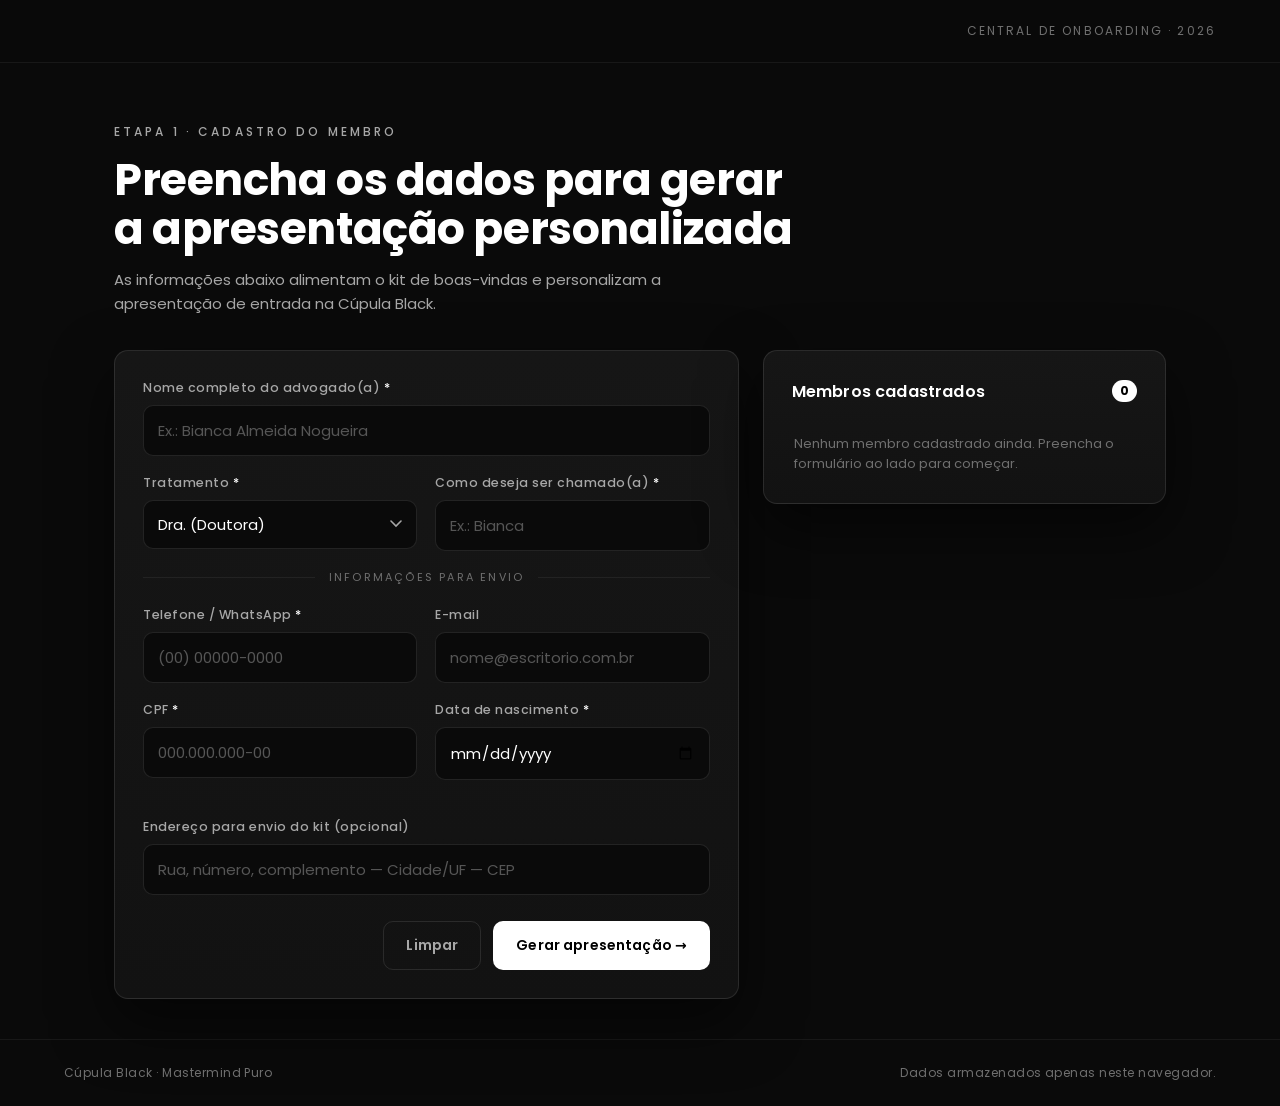
==== index.html @ 7a72dc7a "Ferramenta de onboarding personalizado da Cúpula Black Adiciona ferramenta web (sem build) para onbo" ====
<!DOCTYPE html>
<html lang="pt-BR">
<head>
  <meta charset="UTF-8" />
  <meta name="viewport" content="width=device-width, initial-scale=1.0" />
  <title>Cúpula Black · Onboarding</title>
  <meta name="description" content="Ferramenta de onboarding personalizado do Mastermind Cúpula Black." />
  <link rel="preconnect" href="https://fonts.googleapis.com" />
  <link rel="preconnect" href="https://fonts.gstatic.com" crossorigin />
  <link href="https://fonts.googleapis.com/css2?family=Poppins:wght@300;400;500;600;700;800&display=swap" rel="stylesheet" />
  <link rel="stylesheet" href="styles.css" />
</head>
<body>
  <!-- ======================= TELA 1: CENTRAL ======================= -->
  <main id="view-central" class="view is-active">
    <header class="topbar">
      <div class="topbar__logo" data-logo></div>
      <div class="topbar__meta">Central de Onboarding · 2026</div>
    </header>

    <section class="central">
      <div class="central__intro">
        <p class="eyebrow">Etapa 1 · Cadastro do Membro</p>
        <h1 class="central__title">Preencha os dados para gerar<br />a apresentação personalizada</h1>
        <p class="central__sub">
          As informações abaixo alimentam o kit de boas-vindas e personalizam a
          apresentação de entrada na Cúpula Black.
        </p>
      </div>

      <div class="central__grid">
        <!-- FORMULÁRIO -->
        <form id="form-membro" class="card form" autocomplete="off" novocomplete>
          <div class="form__row">
            <label class="field field--full">
              <span class="field__label">Nome completo do advogado(a) <i>*</i></span>
              <input type="text" id="nome" name="nome" placeholder="Ex.: Bianca Almeida Nogueira" required />
            </label>
          </div>

          <div class="form__row">
            <label class="field">
              <span class="field__label">Tratamento <i>*</i></span>
              <select id="tratamento" name="tratamento" required>
                <option value="Dra.">Dra. (Doutora)</option>
                <option value="Dr.">Dr. (Doutor)</option>
                <option value="">Sem tratamento</option>
              </select>
            </label>
            <label class="field">
              <span class="field__label">Como deseja ser chamado(a) <i>*</i></span>
              <input type="text" id="apelido" name="apelido" placeholder="Ex.: Bianca" required />
            </label>
          </div>

          <div class="form__divider"><span>Informações para envio</span></div>

          <div class="form__row">
            <label class="field">
              <span class="field__label">Telefone / WhatsApp <i>*</i></span>
              <input type="tel" id="telefone" name="telefone" inputmode="numeric" placeholder="(00) 00000-0000" required />
            </label>
            <label class="field">
              <span class="field__label">E-mail</span>
              <input type="email" id="email" name="email" placeholder="nome@escritorio.com.br" />
            </label>
          </div>

          <div class="form__row">
            <label class="field">
              <span class="field__label">CPF <i>*</i></span>
              <input type="text" id="cpf" name="cpf" inputmode="numeric" placeholder="000.000.000-00" required />
              <span class="field__hint" data-hint="cpf"></span>
            </label>
            <label class="field">
              <span class="field__label">Data de nascimento <i>*</i></span>
              <input type="date" id="nascimento" name="nascimento" required />
            </label>
          </div>

          <div class="form__row">
            <label class="field field--full">
              <span class="field__label">Endereço para envio do kit (opcional)</span>
              <input type="text" id="endereco" name="endereco" placeholder="Rua, número, complemento — Cidade/UF — CEP" />
            </label>
          </div>

          <div class="form__actions">
            <button type="reset" class="btn btn--ghost">Limpar</button>
            <button type="submit" class="btn btn--primary">Gerar apresentação →</button>
          </div>
        </form>

        <!-- MEMBROS SALVOS -->
        <aside class="card members">
          <div class="members__head">
            <h2 class="members__title">Membros cadastrados</h2>
            <span class="members__count" id="members-count">0</span>
          </div>
          <ul class="members__list" id="members-list"></ul>
          <p class="members__empty" id="members-empty">
            Nenhum membro cadastrado ainda. Preencha o formulário ao lado para começar.
          </p>
        </aside>
      </div>
    </section>

    <footer class="footpad">
      <span>Cúpula Black · Mastermind Puro</span>
      <span>Dados armazenados apenas neste navegador.</span>
    </footer>
  </main>

  <!-- ======================= TELA 2: APRESENTAÇÃO ======================= -->
  <div id="view-deck" class="view view--deck">
    <div class="deck" id="deck"></div>

    <!-- Controles -->
    <div class="deck__ui">
      <button class="deck__exit" id="deck-exit" title="Voltar à central (Esc)">✕ Sair</button>
      <div class="deck__center">
        <button class="deck__nav" id="deck-prev" title="Anterior (←)">‹</button>
        <div class="deck__dots" id="deck-dots"></div>
        <button class="deck__nav" id="deck-next" title="Próximo (→)">›</button>
      </div>
      <div class="deck__right">
        <button class="deck__icon" id="deck-full" title="Tela cheia (F)">⛶</button>
      </div>
    </div>
    <div class="deck__progress"><span id="deck-progress-bar"></span></div>
  </div>

  <script src="app.js"></script>
</body>
</html>
---- styles.css ----
/* =========================================================
   Cúpula Black · Onboarding
   Identidade: preto absoluto, tipografia geométrica, minimal
   ========================================================= */

:root {
  --black: #0a0a0a;
  --black-soft: #121212;
  --panel: #161616;
  --panel-2: #1c1c1c;
  --line: rgba(255, 255, 255, 0.10);
  --line-soft: rgba(255, 255, 255, 0.06);
  --white: #ffffff;
  --gray: #a7a7a7;
  --gray-dim: #6f6f6f;
  --danger: #ff6b6b;
  --ok: #7ee0a1;
  --radius: 14px;
  --ease: cubic-bezier(0.22, 1, 0.36, 1);
  --shadow: 0 24px 60px rgba(0, 0, 0, 0.55);
  font-synthesis: none;
}

* { box-sizing: border-box; }

html, body {
  margin: 0;
  padding: 0;
  min-height: 100%;
  background: var(--black);
  color: var(--white);
  font-family: "Poppins", "Segoe UI", system-ui, -apple-system, sans-serif;
  -webkit-font-smoothing: antialiased;
  text-rendering: optimizeLegibility;
}

/* ---------- Views ---------- */
.view { display: none; }
.view.is-active { display: block; }
.view--deck { position: fixed; inset: 0; z-index: 50; background: #000; }
.view--deck.is-active { display: block; }

/* ---------- Logo Cúpula Black ---------- */
.logo {
  display: inline-flex;
  align-items: stretch;
  font-weight: 800;
  letter-spacing: 0.02em;
  line-height: 1;
  user-select: none;
}
.logo__cupula {
  background: var(--white);
  color: #000;
  padding: 0.30em 0.42em 0.26em;
  font-weight: 800;
  letter-spacing: 0.01em;
}
.logo__slash {
  color: var(--white);
  display: inline-flex;
  align-items: center;
  padding: 0 0.12em;
  font-weight: 700;
  transform: translateY(-0.02em);
}
.logo__black {
  border: 1.5px solid var(--white);
  color: var(--white);
  padding: 0.30em 0.5em 0.26em;
  letter-spacing: 0.34em;
  font-weight: 600;
  display: inline-flex;
  align-items: center;
}
.logo__black .gt { font-weight: 700; letter-spacing: 0; margin: 0 0.02em; }
.logo--sm { font-size: 15px; }
.logo--lg { font-size: clamp(30px, 6.4vw, 74px); }

/* ---------- Topbar ---------- */
.topbar {
  display: flex;
  align-items: center;
  justify-content: space-between;
  padding: 22px clamp(20px, 5vw, 64px);
  border-bottom: 1px solid var(--line-soft);
  position: sticky;
  top: 0;
  background: rgba(10, 10, 10, 0.82);
  backdrop-filter: blur(10px);
  z-index: 5;
}
.topbar__meta { color: var(--gray-dim); font-size: 12px; letter-spacing: 0.18em; text-transform: uppercase; }

/* ---------- Central layout ---------- */
.central { padding: clamp(28px, 5vw, 60px) clamp(20px, 5vw, 64px) 40px; max-width: 1180px; margin: 0 auto; }
.central__intro { max-width: 720px; margin-bottom: 34px; }
.eyebrow {
  color: var(--gray);
  font-size: 12px;
  letter-spacing: 0.26em;
  text-transform: uppercase;
  margin: 0 0 14px;
  font-weight: 500;
}
.central__title {
  font-size: clamp(26px, 4.4vw, 44px);
  font-weight: 700;
  line-height: 1.12;
  margin: 0 0 14px;
  letter-spacing: -0.01em;
}
.central__sub { color: var(--gray); font-size: 15px; line-height: 1.6; margin: 0; max-width: 560px; }

.central__grid {
  display: grid;
  grid-template-columns: 1.55fr 1fr;
  gap: 24px;
  align-items: start;
}
@media (max-width: 900px) { .central__grid { grid-template-columns: 1fr; } }

/* ---------- Card ---------- */
.card {
  background: linear-gradient(180deg, var(--panel), var(--black-soft));
  border: 1px solid var(--line);
  border-radius: var(--radius);
  padding: 28px;
  box-shadow: var(--shadow);
}

/* ---------- Form ---------- */
.form__row { display: grid; grid-template-columns: 1fr 1fr; gap: 18px; margin-bottom: 18px; }
@media (max-width: 560px) { .form__row { grid-template-columns: 1fr; } }
.field { display: flex; flex-direction: column; gap: 8px; }
.field--full { grid-column: 1 / -1; }
.field__label { font-size: 12.5px; color: var(--gray); letter-spacing: 0.04em; font-weight: 500; }
.field__label i { color: var(--white); font-style: normal; }
.field input, .field select {
  background: var(--black);
  border: 1px solid var(--line);
  color: var(--white);
  border-radius: 10px;
  padding: 13px 14px;
  font-size: 15px;
  font-family: inherit;
  transition: border-color .2s var(--ease), box-shadow .2s var(--ease);
  width: 100%;
}
.field input::placeholder { color: #565656; }
.field input:focus, .field select:focus {
  outline: none;
  border-color: rgba(255, 255, 255, 0.55);
  box-shadow: 0 0 0 3px rgba(255, 255, 255, 0.06);
}
.field select { appearance: none; cursor: pointer;
  background-image: url("data:image/svg+xml,%3Csvg xmlns='http://www.w3.org/2000/svg' width='12' height='8' viewBox='0 0 12 8'%3E%3Cpath d='M1 1l5 5 5-5' stroke='%23a7a7a7' stroke-width='1.6' fill='none' stroke-linecap='round'/%3E%3C/svg%3E");
  background-repeat: no-repeat; background-position: right 14px center; padding-right: 38px; }
.field input.is-invalid { border-color: var(--danger); }
.field__hint { font-size: 11.5px; min-height: 14px; color: var(--gray-dim); }
.field__hint.is-error { color: var(--danger); }
.field__hint.is-ok { color: var(--ok); }

.form__divider {
  display: flex; align-items: center; gap: 14px;
  margin: 6px 0 20px; color: var(--gray-dim);
  font-size: 11px; letter-spacing: 0.2em; text-transform: uppercase;
}
.form__divider::before, .form__divider::after { content: ""; height: 1px; background: var(--line-soft); flex: 1; }

.form__actions { display: flex; justify-content: flex-end; gap: 12px; margin-top: 26px; }

/* ---------- Buttons ---------- */
.btn {
  font-family: inherit; font-size: 14px; font-weight: 600;
  border-radius: 10px; padding: 13px 22px; cursor: pointer;
  border: 1px solid transparent; transition: transform .15s var(--ease), background .2s, opacity .2s;
  letter-spacing: 0.01em;
}
.btn:active { transform: translateY(1px); }
.btn--primary { background: var(--white); color: #000; }
.btn--primary:hover { background: #e9e9e9; }
.btn--ghost { background: transparent; color: var(--gray); border-color: var(--line); }
.btn--ghost:hover { color: var(--white); border-color: rgba(255,255,255,0.4); }

/* ---------- Members ---------- */
.members__head { display: flex; align-items: center; justify-content: space-between; margin-bottom: 18px; }
.members__title { font-size: 16px; font-weight: 600; margin: 0; letter-spacing: 0.01em; }
.members__count {
  background: var(--white); color: #000; font-size: 12px; font-weight: 700;
  min-width: 24px; height: 22px; padding: 0 8px; border-radius: 20px;
  display: inline-flex; align-items: center; justify-content: center;
}
.members__list { list-style: none; margin: 0; padding: 0; display: flex; flex-direction: column; gap: 10px; max-height: 460px; overflow-y: auto; }
.member {
  border: 1px solid var(--line); border-radius: 12px; padding: 14px;
  background: var(--panel-2); display: flex; align-items: center; justify-content: space-between; gap: 10px;
  transition: border-color .2s;
}
.member:hover { border-color: rgba(255,255,255,0.32); }
.member__info { min-width: 0; }
.member__name { font-size: 14.5px; font-weight: 600; white-space: nowrap; overflow: hidden; text-overflow: ellipsis; }
.member__meta { font-size: 12px; color: var(--gray-dim); margin-top: 3px; }
.member__actions { display: flex; gap: 6px; flex-shrink: 0; }
.iconbtn {
  border: 1px solid var(--line); background: transparent; color: var(--gray);
  width: 34px; height: 34px; border-radius: 8px; cursor: pointer; font-size: 15px;
  display: inline-flex; align-items: center; justify-content: center; transition: all .18s;
}
.iconbtn:hover { color: var(--white); border-color: rgba(255,255,255,0.4); }
.iconbtn--play:hover { background: var(--white); color: #000; }
.members__empty { color: var(--gray-dim); font-size: 13px; line-height: 1.6; margin: 12px 2px 0; }

.footpad {
  display: flex; justify-content: space-between; flex-wrap: wrap; gap: 8px;
  padding: 24px clamp(20px, 5vw, 64px); border-top: 1px solid var(--line-soft);
  color: var(--gray-dim); font-size: 12px; letter-spacing: 0.04em;
}

/* =========================================================
   DECK / Apresentação
   ========================================================= */
.deck { position: absolute; inset: 0; overflow: hidden; }

.slide {
  position: absolute; inset: 0;
  display: flex; flex-direction: column; justify-content: center;
  padding: clamp(40px, 9vw, 130px);
  opacity: 0; visibility: hidden;
  transform: scale(1.03);
  transition: opacity .7s var(--ease), transform .9s var(--ease), visibility .7s;
  background: var(--black);
}
.slide.is-active { opacity: 1; visibility: visible; transform: scale(1); }
.slide__bg {
  position: absolute; inset: 0; z-index: 0;
  background-size: cover; background-position: center;
  filter: grayscale(1) contrast(1.05) brightness(0.5);
}
.slide__scrim {
  position: absolute; inset: 0; z-index: 1;
  background:
    radial-gradient(120% 120% at 20% 20%, rgba(0,0,0,0.25), transparent 60%),
    linear-gradient(180deg, rgba(0,0,0,0.55), rgba(0,0,0,0.72));
}
.slide__num {
  position: absolute; z-index: 2;
  bottom: clamp(30px, 6vw, 70px); right: clamp(40px, 9vw, 130px);
  font-size: clamp(60px, 16vw, 190px); font-weight: 800;
  color: rgba(255,255,255,0.05); line-height: 0.8; letter-spacing: -0.03em;
}
.slide__inner { position: relative; z-index: 3; max-width: 1000px; }

.slide__eyebrow {
  color: var(--gray); font-size: clamp(11px, 1.4vw, 15px);
  letter-spacing: 0.32em; text-transform: uppercase; font-weight: 500;
  margin: 0 0 clamp(14px, 2.4vw, 26px);
  display: inline-flex; align-items: center; gap: 14px;
}
.slide__eyebrow::before { content: ""; width: 34px; height: 1px; background: var(--gray); display: inline-block; }

.slide__title {
  font-size: clamp(38px, 8.2vw, 108px);
  font-weight: 800; line-height: 1.02; letter-spacing: -0.02em; margin: 0;
}
.slide__title .thin { font-weight: 300; }
.slide__sub {
  margin: clamp(16px, 2.6vw, 30px) 0 0;
  font-size: clamp(16px, 2.4vw, 30px); font-weight: 300; color: var(--gray);
  max-width: 720px; line-height: 1.4;
}
.slide__tag {
  display: inline-block; margin-top: clamp(18px, 3vw, 34px);
  background: var(--white); color: #000; font-weight: 600;
  font-size: clamp(13px, 1.7vw, 18px); padding: 10px 18px; border-radius: 4px;
  letter-spacing: 0.01em;
}

/* Slide de capa / boas-vindas / encerramento */
.slide--cover { align-items: center; text-align: center; }
.slide--cover .slide__inner { display: flex; flex-direction: column; align-items: center; }
.slide--cover .slide__eyebrow::before { display: none; }
.slide--cover .slide__eyebrow { letter-spacing: 0.4em; }
.slide__welcome-name {
  margin-top: clamp(20px, 3.4vw, 40px);
  font-size: clamp(22px, 3.6vw, 44px); font-weight: 300; color: var(--white);
}
.slide__welcome-name strong { font-weight: 700; }
.slide__cover-logo { margin: clamp(10px, 2vw, 22px) 0; }
.slide__signature { margin-top: clamp(24px, 4vw, 46px); color: var(--gray-dim); font-size: 13px; letter-spacing: 0.22em; text-transform: uppercase; }

/* ---------- Deck UI ---------- */
.deck__ui {
  position: absolute; z-index: 20; left: 0; right: 0; bottom: 0;
  display: flex; align-items: center; justify-content: space-between;
  padding: 20px clamp(20px, 5vw, 48px);
  background: linear-gradient(0deg, rgba(0,0,0,0.6), transparent);
}
.deck__center { display: flex; align-items: center; gap: 18px; }
.deck__right { min-width: 90px; display: flex; justify-content: flex-end; }
.deck__exit {
  background: transparent; border: 1px solid var(--line); color: var(--gray);
  padding: 9px 16px; border-radius: 8px; cursor: pointer; font-family: inherit;
  font-size: 13px; font-weight: 500; transition: all .18s; min-width: 90px; text-align: left;
}
.deck__exit:hover { color: var(--white); border-color: rgba(255,255,255,0.4); }
.deck__nav {
  background: transparent; border: 1px solid var(--line); color: var(--white);
  width: 46px; height: 46px; border-radius: 50%; cursor: pointer;
  font-size: 24px; line-height: 1; transition: all .18s; display: flex; align-items: center; justify-content: center;
}
.deck__nav:hover { background: var(--white); color: #000; }
.deck__dots { display: flex; gap: 9px; }
.dot {
  width: 8px; height: 8px; border-radius: 50%; background: rgba(255,255,255,0.22);
  cursor: pointer; transition: all .25s var(--ease); border: none; padding: 0;
}
.dot.is-active { background: var(--white); transform: scale(1.35); }
.deck__icon {
  background: transparent; border: 1px solid var(--line); color: var(--gray);
  width: 40px; height: 40px; border-radius: 8px; cursor: pointer; font-size: 16px; transition: all .18s;
}
.deck__icon:hover { color: var(--white); border-color: rgba(255,255,255,0.4); }

.deck__progress { position: absolute; top: 0; left: 0; right: 0; height: 3px; background: rgba(255,255,255,0.08); z-index: 20; }
.deck__progress span { display: block; height: 100%; width: 0; background: var(--white); transition: width .5s var(--ease); }

@media (max-width: 600px) {
  .deck__exit { min-width: 0; padding: 9px 12px; font-size: 0; }
  .deck__exit::before { content: "✕"; font-size: 15px; }
  .deck__center { gap: 10px; }
  .deck__nav { width: 40px; height: 40px; }
}

/* ---------- Print ---------- */
@media print {
  body { background: #fff; }
  .topbar, .footpad, .form__actions, .deck__ui, .deck__progress { display: none !important; }
}
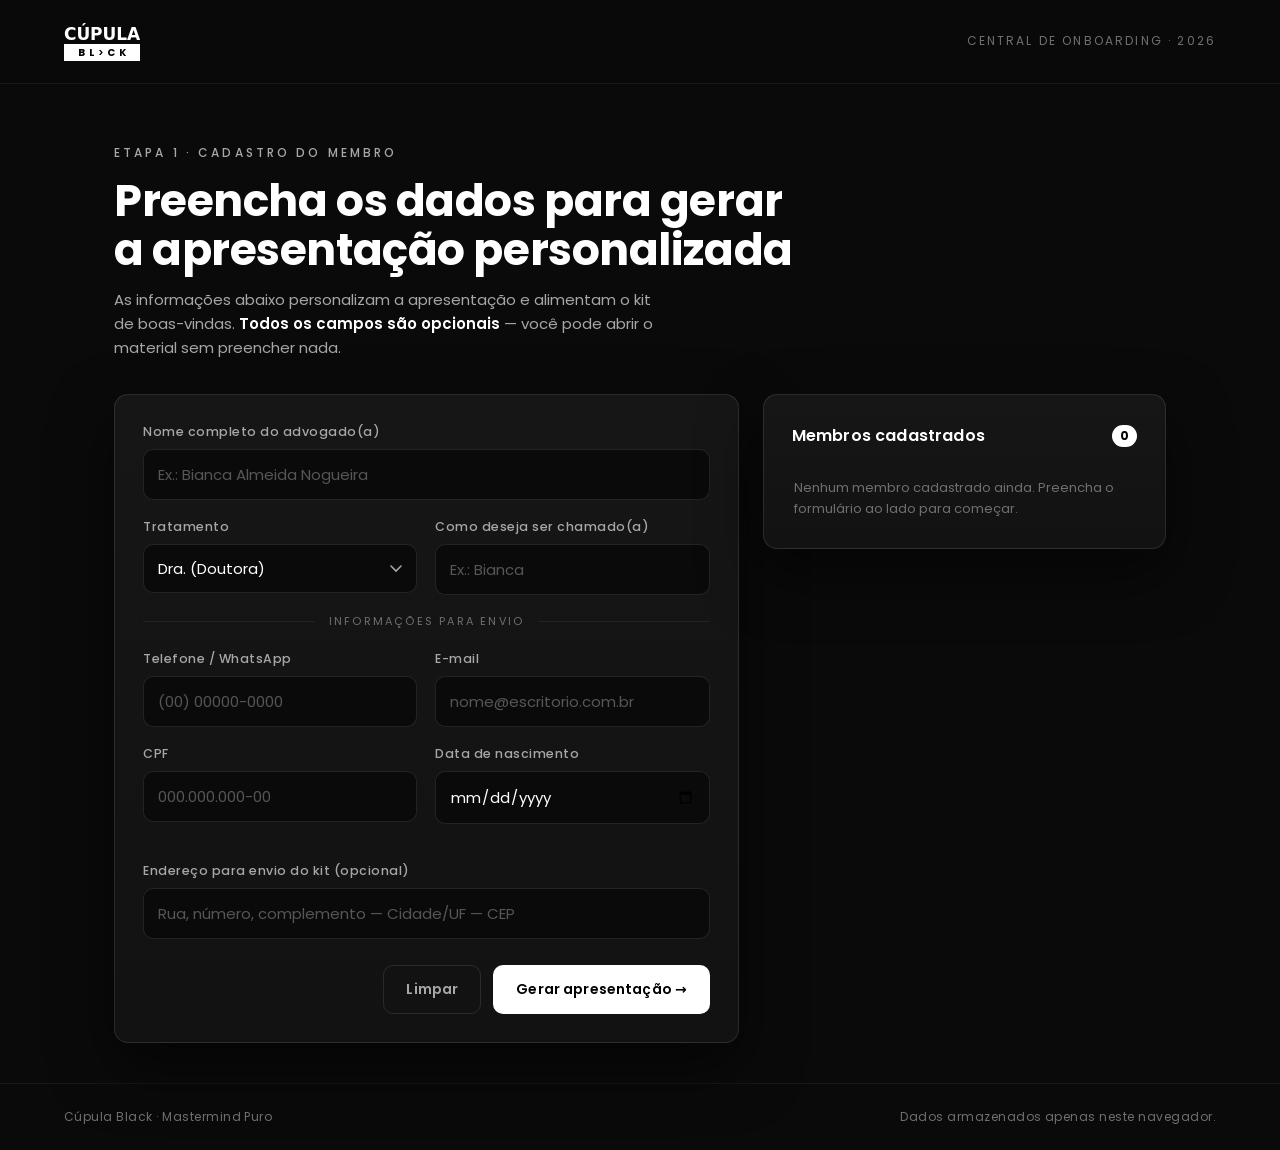
==== commit 27fa2c33: "Adota logo oficial empilhado e torna todos os campos opcionais - Logo refeito conforme identidade of" ====
--- a/index.html
+++ b/index.html
@@ -23,8 +23,9 @@
         <p class="eyebrow">Etapa 1 · Cadastro do Membro</p>
         <h1 class="central__title">Preencha os dados para gerar<br />a apresentação personalizada</h1>
         <p class="central__sub">
-          As informações abaixo alimentam o kit de boas-vindas e personalizam a
-          apresentação de entrada na Cúpula Black.
+          As informações abaixo personalizam a apresentação e alimentam o kit de
+          boas-vindas. <strong>Todos os campos são opcionais</strong> — você pode
+          abrir o material sem preencher nada.
         </p>
       </div>
 
@@ -33,23 +34,23 @@
         <form id="form-membro" class="card form" autocomplete="off" novocomplete>
           <div class="form__row">
             <label class="field field--full">
-              <span class="field__label">Nome completo do advogado(a) <i>*</i></span>
-              <input type="text" id="nome" name="nome" placeholder="Ex.: Bianca Almeida Nogueira" required />
+              <span class="field__label">Nome completo do advogado(a)</span>
+              <input type="text" id="nome" name="nome" placeholder="Ex.: Bianca Almeida Nogueira" />
             </label>
           </div>
 
           <div class="form__row">
             <label class="field">
-              <span class="field__label">Tratamento <i>*</i></span>
-              <select id="tratamento" name="tratamento" required>
+              <span class="field__label">Tratamento</span>
+              <select id="tratamento" name="tratamento">
                 <option value="Dra.">Dra. (Doutora)</option>
                 <option value="Dr.">Dr. (Doutor)</option>
                 <option value="">Sem tratamento</option>
               </select>
             </label>
             <label class="field">
-              <span class="field__label">Como deseja ser chamado(a) <i>*</i></span>
-              <input type="text" id="apelido" name="apelido" placeholder="Ex.: Bianca" required />
+              <span class="field__label">Como deseja ser chamado(a)</span>
+              <input type="text" id="apelido" name="apelido" placeholder="Ex.: Bianca" />
             </label>
           </div>
 
@@ -57,8 +58,8 @@
 
           <div class="form__row">
             <label class="field">
-              <span class="field__label">Telefone / WhatsApp <i>*</i></span>
-              <input type="tel" id="telefone" name="telefone" inputmode="numeric" placeholder="(00) 00000-0000" required />
+              <span class="field__label">Telefone / WhatsApp</span>
+              <input type="tel" id="telefone" name="telefone" inputmode="numeric" placeholder="(00) 00000-0000" />
             </label>
             <label class="field">
               <span class="field__label">E-mail</span>
@@ -68,13 +69,13 @@
 
           <div class="form__row">
             <label class="field">
-              <span class="field__label">CPF <i>*</i></span>
-              <input type="text" id="cpf" name="cpf" inputmode="numeric" placeholder="000.000.000-00" required />
+              <span class="field__label">CPF</span>
+              <input type="text" id="cpf" name="cpf" inputmode="numeric" placeholder="000.000.000-00" />
               <span class="field__hint" data-hint="cpf"></span>
             </label>
             <label class="field">
-              <span class="field__label">Data de nascimento <i>*</i></span>
-              <input type="date" id="nascimento" name="nascimento" required />
+              <span class="field__label">Data de nascimento</span>
+              <input type="date" id="nascimento" name="nascimento" />
             </label>
           </div>
 
--- a/styles.css
+++ b/styles.css
@@ -40,42 +40,41 @@
 .view--deck { position: fixed; inset: 0; z-index: 50; background: #000; }
 .view--deck.is-active { display: block; }
 
-/* ---------- Logo Cúpula Black ---------- */
+/* ---------- Logo Cúpula Black (empilhado, oficial) ---------- */
 .logo {
   display: inline-flex;
+  flex-direction: column;
   align-items: stretch;
-  font-weight: 800;
-  letter-spacing: 0.02em;
   line-height: 1;
   user-select: none;
 }
 .logo__cupula {
+  color: var(--white);
+  font-weight: 800;
+  letter-spacing: -0.005em;
+  text-align: center;
+  white-space: nowrap;
+}
+.logo__black {
   background: var(--white);
+  margin-top: 0.08em;
+  display: flex;
+  align-items: center;
+  justify-content: center;
+  padding: 0.22em 0.16em 0.17em;
+}
+.logo__blacktext {
   color: #000;
-  padding: 0.30em 0.42em 0.26em;
-  font-weight: 800;
-  letter-spacing: 0.01em;
-}
-.logo__slash {
-  color: var(--white);
-  display: inline-flex;
-  align-items: center;
-  padding: 0 0.12em;
   font-weight: 700;
-  transform: translateY(-0.02em);
-}
-.logo__black {
-  border: 1.5px solid var(--white);
-  color: var(--white);
-  padding: 0.30em 0.5em 0.26em;
-  letter-spacing: 0.34em;
-  font-weight: 600;
-  display: inline-flex;
-  align-items: center;
-}
-.logo__black .gt { font-weight: 700; letter-spacing: 0; margin: 0 0.02em; }
-.logo--sm { font-size: 15px; }
-.logo--lg { font-size: clamp(30px, 6.4vw, 74px); }
+  font-size: 0.585em;
+  letter-spacing: 0.4em;
+  padding-left: 0.4em; /* compensa o tracking à direita p/ centralizar */
+  white-space: nowrap;
+}
+.logo__blacktext .gt { font-weight: 600; }
+.logo--sm { font-size: 17px; }
+.logo--md { font-size: clamp(30px, 5.2vw, 60px); }
+.logo--lg { font-size: clamp(46px, 10vw, 120px); }
 
 /* ---------- Topbar ---------- */
 .topbar {
@@ -111,6 +110,7 @@
   letter-spacing: -0.01em;
 }
 .central__sub { color: var(--gray); font-size: 15px; line-height: 1.6; margin: 0; max-width: 560px; }
+.central__sub strong { color: var(--white); font-weight: 600; }
 
 .central__grid {
   display: grid;
@@ -276,18 +276,61 @@
   letter-spacing: 0.01em;
 }
 
-/* Slide de capa / boas-vindas / encerramento */
+/* Slide de capa / boas-vindas / encerramento — foco no nome do membro */
 .slide--cover { align-items: center; text-align: center; }
-.slide--cover .slide__inner { display: flex; flex-direction: column; align-items: center; }
-.slide--cover .slide__eyebrow::before { display: none; }
-.slide--cover .slide__eyebrow { letter-spacing: 0.4em; }
-.slide__welcome-name {
-  margin-top: clamp(20px, 3.4vw, 40px);
-  font-size: clamp(22px, 3.6vw, 44px); font-weight: 300; color: var(--white);
-}
-.slide__welcome-name strong { font-weight: 700; }
-.slide__cover-logo { margin: clamp(10px, 2vw, 22px) 0; }
-.slide__signature { margin-top: clamp(24px, 4vw, 46px); color: var(--gray-dim); font-size: 13px; letter-spacing: 0.22em; text-transform: uppercase; }
+.slide__inner--welcome {
+  display: flex; flex-direction: column; align-items: center;
+  width: 100%; max-width: 1100px;
+}
+.welcome__logo { margin-bottom: clamp(22px, 4vw, 46px); }
+.welcome__logo--btm { margin: clamp(26px, 4vw, 44px) 0 0; }
+.welcome__eyebrow {
+  color: var(--gray); font-weight: 500;
+  font-size: clamp(12px, 1.5vw, 17px);
+  letter-spacing: 0.34em; text-transform: uppercase;
+  margin: 0 0 clamp(10px, 1.8vw, 20px);
+}
+.welcome__name {
+  margin: 0; line-height: 0.9; letter-spacing: -0.03em;
+  display: flex; flex-direction: column; align-items: center; gap: 0.04em;
+}
+.welcome__pre {
+  font-weight: 300; color: var(--gray);
+  font-size: clamp(20px, 3vw, 36px); letter-spacing: 0.06em;
+}
+.welcome__first {
+  font-weight: 800; color: var(--white);
+  font-size: clamp(54px, 13vw, 176px);
+  text-wrap: balance;
+}
+.welcome__rule {
+  width: clamp(56px, 9vw, 116px); height: 2px; background: var(--white);
+  margin: clamp(22px, 3.2vw, 40px) 0 clamp(18px, 2.6vw, 28px);
+  transform-origin: center;
+}
+.welcome__lead {
+  color: var(--gray); font-weight: 300; margin: 0;
+  font-size: clamp(15px, 2vw, 25px); max-width: 620px; line-height: 1.45;
+}
+.welcome__lead strong { color: var(--white); font-weight: 600; }
+.slide__signature {
+  margin-top: clamp(22px, 3.4vw, 40px); color: var(--gray-dim);
+  font-size: clamp(11px, 1.3vw, 13px); letter-spacing: 0.24em; text-transform: uppercase;
+}
+
+/* entrada animada (respeita prefers-reduced-motion) */
+@keyframes wRise { from { opacity: 0; transform: translateY(24px); } to { opacity: 1; transform: none; } }
+@keyframes wGrow { from { opacity: 0; transform: scaleX(0); } to { opacity: 1; transform: scaleX(1); } }
+.slide--cover.is-active .welcome__logo { animation: wRise .7s var(--ease) both; }
+.slide--cover.is-active .welcome__eyebrow { animation: wRise .7s .08s var(--ease) both; }
+.slide--cover.is-active .welcome__name { animation: wRise .85s .16s var(--ease) both; }
+.slide--cover.is-active .welcome__rule { animation: wGrow .7s .32s var(--ease) both; }
+.slide--cover.is-active .welcome__lead { animation: wRise .7s .42s var(--ease) both; }
+.slide--cover.is-active .slide__signature { animation: wRise .7s .5s var(--ease) both; }
+@media (prefers-reduced-motion: reduce) {
+  .slide--cover.is-active [class^="welcome__"],
+  .slide--cover.is-active .slide__signature { animation: none !important; }
+}
 
 /* ---------- Deck UI ---------- */
 .deck__ui {
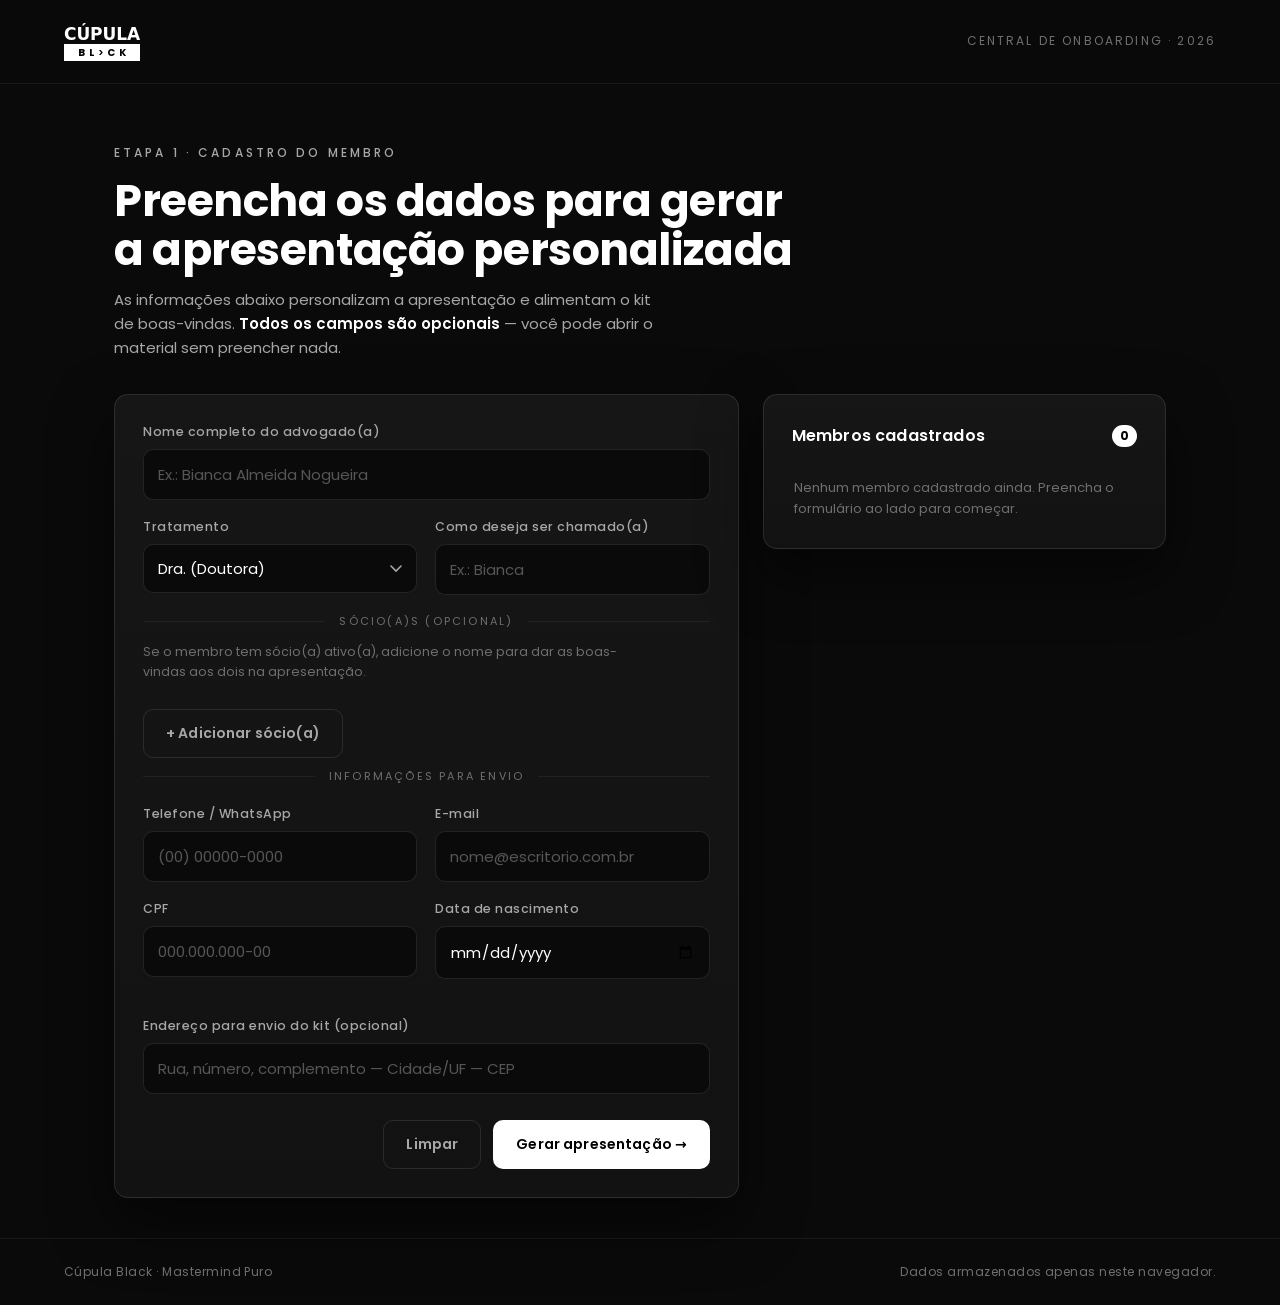
==== commit c977a073: "Adiciona sócio(a)s ao onboarding - Nova secao 'Socio(a)s' no formulario, com adicionar/remover dinam" ====
--- a/index.html
+++ b/index.html
@@ -53,6 +53,16 @@
               <input type="text" id="apelido" name="apelido" placeholder="Ex.: Bianca" />
             </label>
           </div>
+
+          <div class="form__divider"><span>Sócio(a)s (opcional)</span></div>
+          <p class="form__note">
+            Se o membro tem sócio(a) ativo(a), adicione o nome para dar as
+            boas-vindas aos dois na apresentação.
+          </p>
+          <div id="socios-list" class="socios"></div>
+          <button type="button" class="btn btn--ghost btn--sm socios__add" id="add-socio">
+            + Adicionar sócio(a)
+          </button>
 
           <div class="form__divider"><span>Informações para envio</span></div>
 
--- a/styles.css
+++ b/styles.css
@@ -170,6 +170,27 @@
 
 .form__actions { display: flex; justify-content: flex-end; gap: 12px; margin-top: 26px; }
 
+/* ---------- Sócios ---------- */
+.form__note { color: var(--gray-dim); font-size: 12.5px; line-height: 1.55; margin: -8px 0 16px; max-width: 480px; }
+.socios { display: flex; flex-direction: column; gap: 10px; margin-bottom: 12px; }
+.socio-row { display: grid; grid-template-columns: 116px 1fr 40px; gap: 10px; align-items: center; }
+.socio-row select, .socio-row input {
+  background: var(--black); border: 1px solid var(--line); color: var(--white);
+  border-radius: 10px; padding: 12px 12px; font-size: 14px; font-family: inherit; width: 100%;
+  transition: border-color .2s var(--ease);
+}
+.socio-row input::placeholder { color: #565656; }
+.socio-row select:focus, .socio-row input:focus { outline: none; border-color: rgba(255,255,255,0.5); }
+.socio-row select {
+  appearance: none; cursor: pointer; padding-right: 30px;
+  background-image: url("data:image/svg+xml,%3Csvg xmlns='http://www.w3.org/2000/svg' width='12' height='8' viewBox='0 0 12 8'%3E%3Cpath d='M1 1l5 5 5-5' stroke='%23a7a7a7' stroke-width='1.6' fill='none' stroke-linecap='round'/%3E%3C/svg%3E");
+  background-repeat: no-repeat; background-position: right 11px center;
+}
+.socio-del { width: 40px; height: 40px; }
+.btn--sm { padding: 10px 16px; font-size: 13px; }
+.socios__add { align-self: flex-start; margin-bottom: 4px; }
+@media (max-width: 560px) { .socio-row { grid-template-columns: 96px 1fr 40px; } }
+
 /* ---------- Buttons ---------- */
 .btn {
   font-family: inherit; font-size: 14px; font-weight: 600;
@@ -302,6 +323,20 @@
   font-weight: 800; color: var(--white);
   font-size: clamp(54px, 13vw, 176px);
   text-wrap: balance;
+}
+/* dois ou mais nomes (membro + sócio) */
+.welcome__name--multi { flex-direction: column; gap: clamp(4px, 1vw, 12px); line-height: 1; }
+.welcome__multi-item {
+  font-weight: 800; color: var(--white); letter-spacing: -0.02em;
+  font-size: clamp(38px, 8.4vw, 104px); text-wrap: balance;
+}
+.welcome__pre--inline {
+  font-weight: 300; color: var(--gray); letter-spacing: 0.03em;
+  font-size: 0.4em;
+}
+.welcome__amp {
+  color: var(--gray); font-weight: 300; line-height: 1;
+  font-size: clamp(18px, 2.6vw, 34px);
 }
 .welcome__rule {
   width: clamp(56px, 9vw, 116px); height: 2px; background: var(--white);
